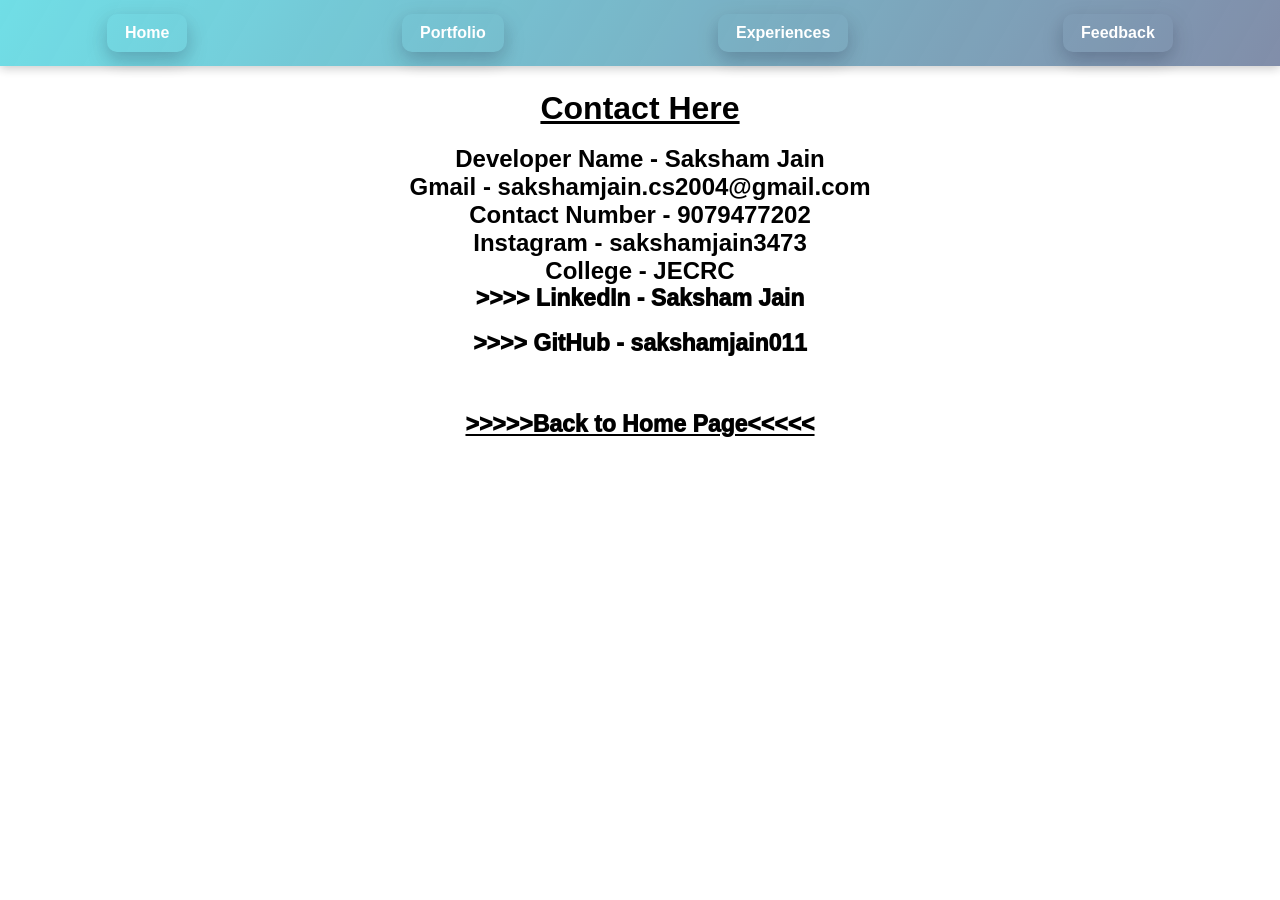
==== contact.html @ c6c3d389 "Update portfolio site" ====
<!DOCTYPE html>
<html lang="en">
<head>
    <meta charset="UTF-8">
    <meta name="viewport" content="width=device-width, initial-scale=1.0">
    <title>contact details</title>
    <link rel="stylesheet" href="styles.css">
    <style>
        body{
            padding-top: 90px;
        }
    </style>
</head>
<body>

    <nav id="navbar">
        <a href="index.html">Home</a>
        <a href="projects.html">Portfolio</a>
        <a href="experiences.html">Experiences</a>
        <a href="feedback.html">Feedback</a>
    </nav>

    <h1 style="text-align: center; text-decoration-line: underline;">Contact Here</h1>
    <br>
    <h2 style="text-align: center;">Developer Name - Saksham Jain</h2>
    <h2 style="text-align: center;">Gmail -          sakshamjain.cs2004@gmail.com</h2>
    <h2 style="text-align: center;">Contact Number - 9079477202</h2>
    <h2 style="text-align: center;">Instagram -      sakshamjain3473</h2>
    <h2 style="text-align: center;">College -        JECRC</h2>
    <a href="https://www.linkedin.com/in/sakshamjain011/" style="display: block; text-align: center; text-decoration: solid; font-weight :1000; color: black; font-size: 23px;">>>>> LinkedIn - Saksham Jain</a>
    <br>
    <a href="https://github.com/sakshamjain011" style="display: block; text-align: center; text-decoration: solid; font-weight :1000; color: black; font-size: 23px;">>>>> GitHub -         sakshamjain011</a>
    <br><br><br>
    <a href="index.html" style="display: block; text-align: center; text-decoration: solid; font-weight :1000; color: black; text-decoration: underline; font-size: 23px;">>>>>>Back to Home Page<<<<< </a>

</body>
</html>
---- styles.css ----
*{
    margin: 0;
    padding: 0;
    box-sizing: border-box;
}

html{
    scroll-behavior: smooth;
}

body{
    margin: 0;
    padding: 0;
}


body {
        margin: 0;
        font-family: Arial, sans-serif;
        background-image: url('https://static.vecteezy.com/system/resources/thumbnails/002/097/943/small/creative-minimal-geometric-with-dynamic-shapes-technology-abstract-background-wallpaper-free-vector.jpg');
        background-size: cover;
        background-repeat: no-repeat;
        background-position: center;
        background-attachment: fixed;
    }

    .content{
    /* min-height:100vh; */
    display:flex;
    align-items:center;
    padding:0;
    margin-top: 50px;
}

.hero-section{

    width:100%;
    display:flex;
    justify-content:space-between;
    align-items:center;

    padding:70px 10% 40px;
}

.hero-left{

    width:55%;
}

.hero-left h1{

    font-size:60px;
    margin-bottom:10px;
    color:#111;
    margin:0;
}

.hero-left h2{

    font-size:72px;
    color:#2F5BEA;
    margin-bottom:20px;
    margin:0;
}

.hero-text{

    font-size:28px;
    font-weight:600;
    margin-bottom:20px;
}

.hero-desc{

    font-size:20px;
    line-height:35px;
    color:#555;
    width:90%;
}

.hero-buttons{

    margin-top:40px;
}

.btn-primary{

    display:inline-block;
    text-decoration:none;

    background:#2F5BEA;
    color:white;

    padding:15px 35px;

    border-radius:8px;

    margin-right:20px;

    transition:.3s;
}

.btn-primary:hover{

    background:#1c44c9;
}

.btn-secondary{

    display:inline-block;
    text-decoration:none;

    color:#111;

    border:2px solid #2F5BEA;

    padding:15px 35px;

    border-radius:8px;

    transition:.3s;
}

.btn-secondary:hover{

    background:#2F5BEA;
    color:white;
}

.social-links{

    margin-top:50px;
}

.social-links a{

    text-decoration:none;

    color:#111;

    margin-right:30px;

    font-weight:600;
}

.hero-right{

    width:40%;
    display:flex;
    justify-content:center;
}

.hero-right img{

    width:400px;
    height:400px;

    object-fit:cover;

    border-radius:50%;

    border:8px solid white;

    box-shadow:0 0 30px rgba(0,0,0,.15);
}



.education{
    width:80%;
    margin:40px auto;
}

.edu-card{
    width:90%;
    margin:auto;

    display:flex;
    justify-content:space-between;
    align-items:flex-start;

    background:#fff;
    border:1px solid #d9d9d9;
    border-left:5px solid #22c55e;

    border-radius:12px;
    padding:22px 28px;

    box-shadow:0 5px 15px rgba(0,0,0,.08);
    transition:.3s;
}

.edu-left{
    width:72%;
}

.edu-left h2{
    font-size:28px;
    margin-bottom:8px;
    color:#0b1d39;
}

.college{
    font-size:20px;
    color:#64748b;
    margin-bottom:20px;
}

.edu-left ul{
    padding-left:20px;
}

.edu-left li{
    font-size:18px;
    color:#475569;
    line-height:1.6;
}

.edu-right{
    width:22%;
    text-align:left;
}

.edu-right p{
    font-size:18px;
    color:#475569;
    margin-bottom:10px;
}

.edu-right h3{
    font-size:20px;
    color:#0b1d39;
}






.highlights{

    width:85%;
    margin:100px auto;
}

.section-title{

    text-align:center;
    font-size:42px;
    color:#0b1d39;

    margin-bottom:50px;
}

.highlight-container{

    display:grid;

    grid-template-columns:repeat(auto-fit,minmax(410px,1fr));

    gap:30px;
}

.highlight-card{

    background:rgba(255, 255, 255, 0.275);

    padding:30px;

    border-radius:18px;

    border:1px solid rgba(0,0,0,.08);

    box-shadow:0 10px 25px rgba(0,0,0,.08);

    transition:.3s;
}

.highlight-card:hover{

    transform:translateY(-8px);

    box-shadow:0 15px 35px rgba(0,0,0,.15);
}

.highlight-card h3{

    font-size:30px;

    color:#2F5BEA;

    margin-bottom:20px;
}

.highlight-card p{

    font-size:19px;

    color:#555;

    line-height:32px;
}
h3 i{
    color:#2563eb;
    margin-right:12px;
    font-size:28px;
}




    /* Navigation Bar */
    nav {
        position: fixed;
        top: 0;
        width: 100%;
        z-index: 1000;

        display: flex;
        justify-content: space-around;
        align-items: center;
        padding: 14px 0;

        /* Gradient that matches the blue/green theme used in headings/cards (darker/professional) */
        background: linear-gradient(120deg, rgba(47, 207, 219, 0.75), rgba(27, 49, 100, 0.6));
        box-shadow: 0 2px 10px rgba(0,0,0,0.25);

        /* Fade functionality */
        opacity: 0.92;
        transition: opacity 0.4s ease, background 1s ease, box-shadow 0.3s ease;

        backdrop-filter: blur(8px);
        -webkit-backdrop-filter: blur(8px);
    }

    nav.scrolled {
        /* Slightly darker + stronger shadow when scrolled */
        opacity: 1;
        background: linear-gradient(120deg, rgba(35, 149, 159, 0.75), rgba(87, 134, 243, 0.6));
        box-shadow: 0 6px 18px rgba(0,0,0,0.35);
    }

    nav a {
        color: #ffffff;
        font-weight: 600;
        text-decoration: none;

        padding: 10px 18px;
        border-radius: 10px;
        box-shadow: 0 8px 20px rgba(1, 5, 33, 0.25);
        transition: transform 0.2s ease, color 0.25s ease, background-color 0.25s ease, box-shadow 0.25s ease;

        /* Make hover animations feel smoother */
        will-change: transform;
    }

    nav a:hover {
        background: rgba(0,0,0,0.18);
        color: #eaf2ff;
        transform: translateY(-2px);
        box-shadow: 0 8px 20px rgba(0,0,0,0.25);
    }

    nav a:focus-visible {
        outline: 2px solid rgba(255,255,255,0.85);
        outline-offset: 2px;
    }
    


    /* .content {
        padding: 20px;
        height: 1450px; /* Just to enable scrolling */
        /* background: linear-gradient(to bottom, #f0f0f0, #ccc); */
    } */


    *{
    margin:0;
    padding:0;
    box-sizing:border-box;
    font-family:Arial, Helvetica, sans-serif;
}


.portfolio{
    width:90%;
    margin:auto;
    padding:0;
    padding-bottom: 80px;
}

.heading{
    display: flex;
    justify-content: center;
    margin: 30px 0;
}

.heading h1{
    margin: 0 auto;
    margin-bottom: 10px;
    width: 350px;
    text-align: center;
    padding: 15px;
    border-radius: 20px;
    box-shadow: 0 8px 20px rgba(0, 0, 0, 0.597);
    background: linear-gradient(120deg, rgba(13,110,253,0.25), rgba(46,204,113,0.10));
}

.container{
    display:flex;
    flex-wrap:wrap;
    justify-content:center;
    gap:20px;
}

.card{
    width:1400px;
    background:#ffffff74;
    border-radius:15px;
    padding:25px;
    box-shadow:0 5px 15px rgba(0,0,0,0.15);
    transition:0.3s;
}

.card:hover{
    transform:translateY(-8px);
}

.card h2{
    font-size:30px;
    margin-bottom:15px;
    color:#0b1d39;
}

.card p{
    font-size: 20px;
    color:#555;
    line-height:1.6;
    margin-bottom:25px;
}

.card a{
    display:inline-block;
    text-decoration:none;
    background:#0d6efd;
    color:white;
    padding:10px 20px;
    border-radius:8px;
    font-weight:bold;
}

.card a:hover{
    background:#084ec2;
}







.experience{
    width:90%;
    margin:auto;
    padding:25px 0;
    padding-bottom: 50px;
}

.experience1 h1{
    margin: 0 auto;
    margin-bottom: 35px;

    width: 350px;
    text-align: center;
    padding: 15px;
    border-radius: 20px;
    box-shadow: 0 8px 20px rgba(0, 0, 0, 0.595);
    background: linear-gradient(120deg, rgba(13,110,253,0.25), rgba(46,204,113,0.10));
}

.exp-heading{
    text-align:center;
    font-size:45px;
    margin-bottom:50px;
}

.exp-card{
    background:#ffffff74;
    border-radius:18px;
    padding:30px;
    margin-bottom:30px;
    box-shadow:0 8px 20px rgba(0,0,0,0.15);
    transition:0.3s ease;
}

.exp-card:hover{
    transform:translateY(-8px);
}

.exp-card h2{
    color:#0b1d39;
    font-size:30px;
    margin-bottom:10px;
}

.exp-card h3{
    color:#0d6efd;
    font-size:24px;
    margin-bottom:18px;
    font-weight:600;
}

.exp-card p{
    color:#555;
    font-size:20px;
    line-height:1.7;
}

.certifications{
    width:90%;
    margin:auto;
    padding:25px 0;
    padding-bottom: 80px;
}

.cert-heading{
    margin: 0 auto;
    margin-bottom: 35px;
    width: 350px;
    text-align: center;
    padding: 15px;
    border-radius: 20px;
    box-shadow: 0 8px 20px rgba(0, 0, 0, 0.592);
    background: linear-gradient(120deg, rgba(13,110,253,0.25), rgba(46,204,113,0.10));
}

.cert-container{
    display:grid;
    grid-template-columns:repeat(auto-fit,minmax(450px,1fr));
    gap:25px;
}

.cert-card{
    background:#ffffff74;
    padding:25px;
    border-radius:18px;
    box-shadow:0 8px 20px rgba(0,0,0,0.15);
    transition:0.3s;
}

.cert-card:hover{
    transform:translateY(-8px);
}

.cert-card h2{
    color:#0b1d39;
    font-size:28px;
    margin-bottom:12px;
}

.cert-card p{
    color:#555;
    font-size:18px;
}

.cert-card strong{
    color:#0d6efd;
}
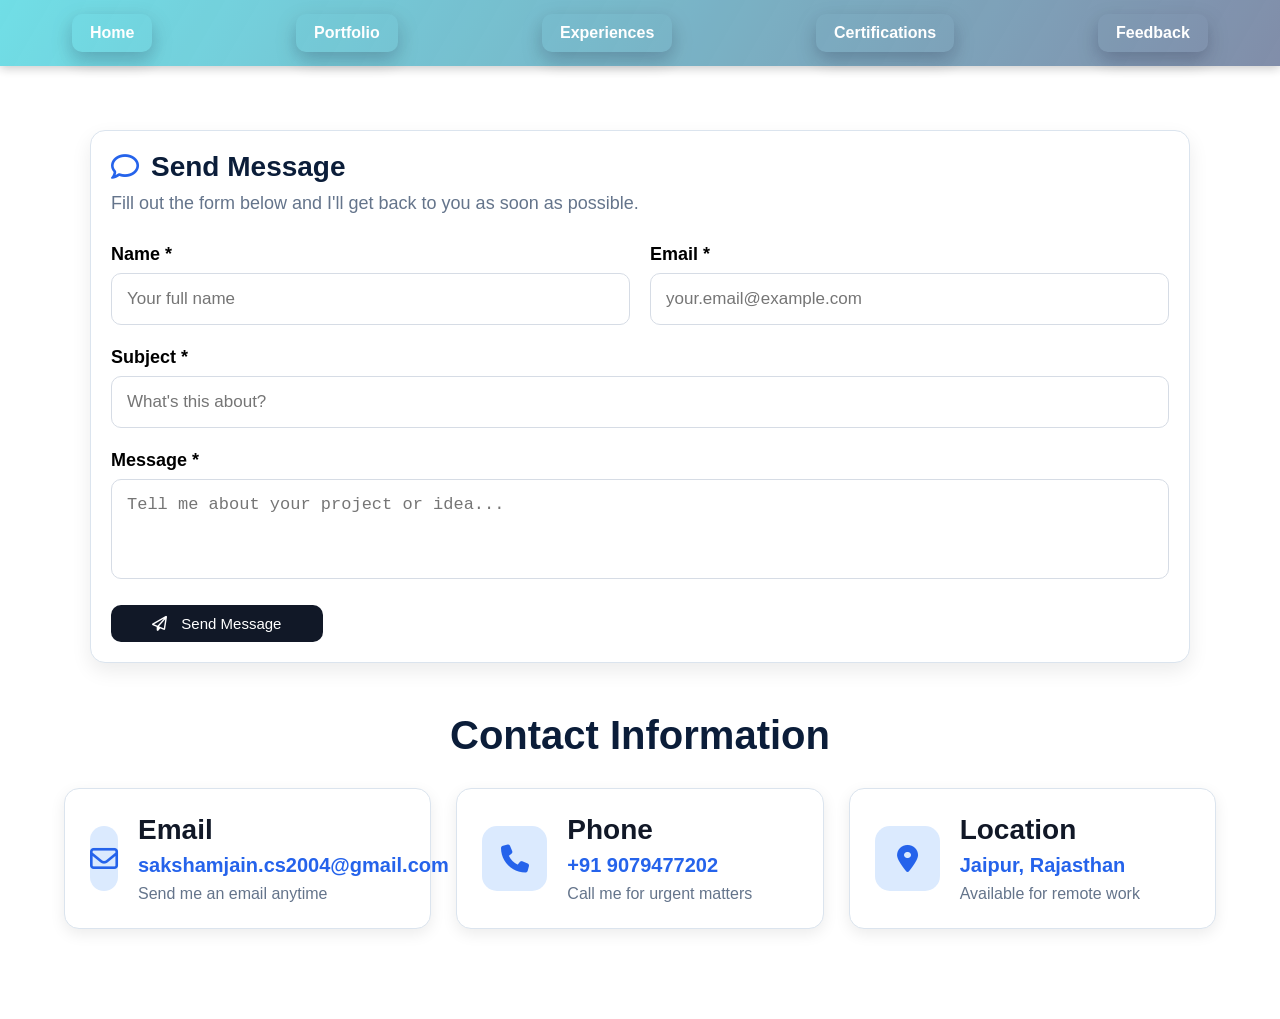
==== commit 1e6d2c62: "Update portfolio pages" ====
--- a/contact.html
+++ b/contact.html
@@ -5,6 +5,7 @@
     <meta name="viewport" content="width=device-width, initial-scale=1.0">
     <title>contact details</title>
     <link rel="stylesheet" href="styles.css">
+    <link rel="stylesheet" href="https://cdnjs.cloudflare.com/ajax/libs/font-awesome/6.7.2/css/all.min.css">
     <style>
         body{
             padding-top: 90px;
@@ -13,25 +14,119 @@
 </head>
 <body>
 
-    <nav id="navbar">
+   <nav id="navbar">
         <a href="index.html">Home</a>
         <a href="projects.html">Portfolio</a>
         <a href="experiences.html">Experiences</a>
+        <a href="cert.html">Certifications</a>
         <a href="feedback.html">Feedback</a>
     </nav>
 
-    <h1 style="text-align: center; text-decoration-line: underline;">Contact Here</h1>
-    <br>
-    <h2 style="text-align: center;">Developer Name - Saksham Jain</h2>
-    <h2 style="text-align: center;">Gmail -          sakshamjain.cs2004@gmail.com</h2>
-    <h2 style="text-align: center;">Contact Number - 9079477202</h2>
-    <h2 style="text-align: center;">Instagram -      sakshamjain3473</h2>
-    <h2 style="text-align: center;">College -        JECRC</h2>
-    <a href="https://www.linkedin.com/in/sakshamjain011/" style="display: block; text-align: center; text-decoration: solid; font-weight :1000; color: black; font-size: 23px;">>>>> LinkedIn - Saksham Jain</a>
-    <br>
-    <a href="https://github.com/sakshamjain011" style="display: block; text-align: center; text-decoration: solid; font-weight :1000; color: black; font-size: 23px;">>>>> GitHub -         sakshamjain011</a>
-    <br><br><br>
-    <a href="index.html" style="display: block; text-align: center; text-decoration: solid; font-weight :1000; color: black; text-decoration: underline; font-size: 23px;">>>>>>Back to Home Page<<<<< </a>
+<section class="contact">
+
+<div class="contact-form">
+
+    <h2><i class="fa-regular fa-comment"></i>Send Message</h2>
+
+    <p class="form-text">
+        Fill out the form below and I'll get back to you as soon as possible.
+    </p>
+
+    <form>
+
+        <div class="row">
+
+            <div class="input-box">
+                <label>Name *</label>
+                <input type="text" placeholder="Your full name">
+            </div>
+
+            <div class="input-box">
+                <label>Email *</label>
+                <input type="email" placeholder="your.email@example.com">
+            </div>
+
+        </div>
+
+        <div class="input-box">
+            <label>Subject *</label>
+            <input type="text" placeholder="What's this about?">
+        </div>
+
+        <div class="input-box">
+            <label>Message *</label>
+            <textarea placeholder="Tell me about your project or idea..."></textarea>
+        </div>
+
+        <button type="submit">
+            <i class="fa-regular fa-paper-plane"></i>
+            Send Message
+        </button>
+
+    </form>
+
+</div>
+
+</section>
+
+
+<section class="contact-info-section">
+
+    <h2 class="contact-heading">Contact Information</h2>
+
+    <div class="contact-cards">
+
+        <!-- Email -->
+        <div class="info-card">
+
+            <div class="icon-box">
+                <i class="fa-regular fa-envelope"></i>
+            </div>
+
+            <div class="info-text">
+                <h3>Email</h3>
+                <h4>sakshamjain.cs2004@gmail.com</h4>
+                <p>Send me an email anytime</p>
+            </div>
+
+        </div>
+
+        <!-- Phone -->
+        <div class="info-card">
+
+            <div class="icon-box">
+                <i class="fa-solid fa-phone"></i>
+            </div>
+
+            <div class="info-text">
+                <h3>Phone</h3>
+                <h4>+91 9079477202</h4>
+                <p>Call me for urgent matters</p>
+            </div>
+
+        </div>
+
+        <!-- Location -->
+        <div class="info-card">
+
+            <div class="icon-box">
+                <i class="fa-solid fa-location-dot"></i>
+            </div>
+
+            <div class="info-text">
+                <h3>Location</h3>
+                <h4>Jaipur, Rajasthan</h4>
+                <p>Available for remote work</p>
+            </div>
+
+        </div>
+
+    </div>
+
+</section>
 
 </body>
+</html>
+   
+</body>
 </html>
--- a/styles.css
+++ b/styles.css
@@ -29,7 +29,7 @@
     display:flex;
     align-items:center;
     padding:0;
-    margin-top: 50px;
+    margin-top: 90px;
 }
 
 .hero-section{
@@ -133,53 +133,102 @@
 }
 
 .social-links a{
-
-    text-decoration:none;
-
+    text-decoration:solid;
+    font-size:20px;
     color:#111;
-
     margin-right:30px;
-
     font-weight:600;
 }
 
 .hero-right{
-
     width:40%;
     display:flex;
     justify-content:center;
 }
 
 .hero-right img{
-
     width:400px;
     height:400px;
-
     object-fit:cover;
-
     border-radius:50%;
-
-    border:8px solid white;
-
-    box-shadow:0 0 30px rgba(0,0,0,.15);
-}
+    border:8px solid rgba(22, 1, 1, 0.384);
+    box-shadow:0 0 50px rgba(0,0,0,.15);
+}
+
+
+
+
+
+
+.footer{
+    width:100%;
+    padding:35px 20px;
+    background:transparent;
+    display:flex;
+    flex-direction:column;
+    align-items:center;
+    justify-content:center;
+    gap:20px;
+    border-top:1px solid rgba(0,0,0,0.08);
+}
+
+.copyright{
+    font-size:22px;
+    color:#374151;
+}
+
+.footer-info{
+    display:flex;
+    justify-content:center;
+    align-items:center;
+    gap:40px;
+    flex-wrap:wrap;
+}
+
+.info-item{
+    display:flex;
+    align-items:center;
+    gap:10px;
+    font-size:22px;
+    color:#111827;
+}
+
+.info-item i{
+    color:#1f2937;
+    font-size:22px;
+}
+
+
+
+
+
+
+
 
 
 
 .education{
     width:80%;
     margin:40px auto;
+    margin-top: 70px;
+}
+
+.edu-heading{
+    margin-bottom:30px; 
+    text-align: center;
+    font-size: 40px;
 }
 
 .edu-card{
     width:90%;
     margin:auto;
+    margin-bottom: 15px;
 
     display:flex;
     justify-content:space-between;
     align-items:flex-start;
 
-    background:#fff;
+    background:#ffffff6a;
     border:1px solid #d9d9d9;
     border-left:5px solid #22c55e;
 
@@ -195,15 +244,16 @@
 }
 
 .edu-left h2{
-    font-size:28px;
+    font-size:25px;
     margin-bottom:8px;
     color:#0b1d39;
 }
 
 .college{
-    font-size:20px;
-    color:#64748b;
+    font-size:22px;
+    color:#000000;
     margin-bottom:20px;
+    font-family: Arial, Helvetica, sans-serif;
 }
 
 .edu-left ul{
@@ -566,4 +616,191 @@
 
 .cert-card strong{
     color:#0d6efd;
+}
+
+
+
+
+
+
+
+
+
+
+.contact-form{
+    width:1100px;
+    margin:40px auto;
+    background:#fff;
+    padding:20px;
+    border-radius:15px;
+    border:1px solid #dbe4ee;
+    box-shadow:0 8px 20px rgba(0,0,0,.08);
+}
+
+.contact-form h2{
+    font-size:28px;
+    color:#0b1d39;
+    display:flex;
+    align-items:center;
+    gap:12px;
+    margin-bottom:10px;
+}
+
+.contact-form h2 i{
+    color:#2563eb;
+}
+
+.form-text{
+    font-size:18px;
+    color:#64748b;
+    margin-bottom:30px;
+}
+
+.row{
+    display:flex;
+    gap:20px;
+}
+
+.input-box{
+    width:100%;
+    margin-bottom:22px;
+}
+
+.input-box label{
+    display:block;
+    margin-bottom:8px;
+    font-size:18px;
+    font-weight:600;
+}
+
+.input-box input,
+.input-box textarea{
+    width:100%;
+    padding:15px;
+    border:1px solid #d6dce5;
+    border-radius:10px;
+    font-size:17px;
+    outline:none;
+}
+
+.input-box input:focus,
+.input-box textarea:focus{
+    border-color:#2563eb;
+}
+
+.input-box textarea{
+    height:100px;
+    resize:none;
+}
+
+button{
+    width:20%;
+    padding:10px;
+    background:#111827;
+    color:#fff;
+    border:none;
+    border-radius:10px;
+    font-size:15px;
+    font-weight:400;
+    cursor:pointer;
+    transition:.3s;
+}
+
+button:hover{
+    background:#00000055;
+}
+
+button i{
+    margin-right:10px;
+}
+
+
+
+
+.contact-info-section{
+
+    width:90%;
+    margin:50px auto;
+}
+
+.contact-heading{
+
+    font-size:40px;
+    color:#0b1d39;
+    margin-bottom:30px;
+    text-align: center;
+}
+
+.contact-cards{
+
+    display:flex;
+    justify-content:space-between;
+    gap:25px;
+    flex-wrap:wrap;
+}
+
+.info-card{
+
+    flex:1;
+    min-width:300px;
+
+    display:flex;
+    align-items:center;
+    gap:20px;
+
+    background:#fff;
+    border:1px solid #dbe4ee;
+    border-radius:15px;
+
+    padding:25px;
+
+    box-shadow:0 5px 15px rgba(0,0,0,.08);
+
+    transition:.3s;
+    margin-bottom: 40px;
+}
+
+.info-card:hover{
+
+    transform:translateY(-5px);
+}
+
+.icon-box{
+
+    width:65px;
+    height:65px;
+
+    background:#dbeafe;
+
+    border-radius:15px;
+
+    display:flex;
+    justify-content:center;
+    align-items:center;
+}
+
+.icon-box i{
+
+    font-size:28px;
+    color:#2563eb;
+}
+
+.info-text h3{
+
+    font-size:28px;
+    margin-bottom:8px;
+    color:#111827;
+}
+
+.info-text h4{
+
+    font-size:20px;
+    color:#2563eb;
+    margin-bottom:8px;
+}
+
+.info-text p{
+
+    font-size:16px;
+    color:#64748b;
 }
